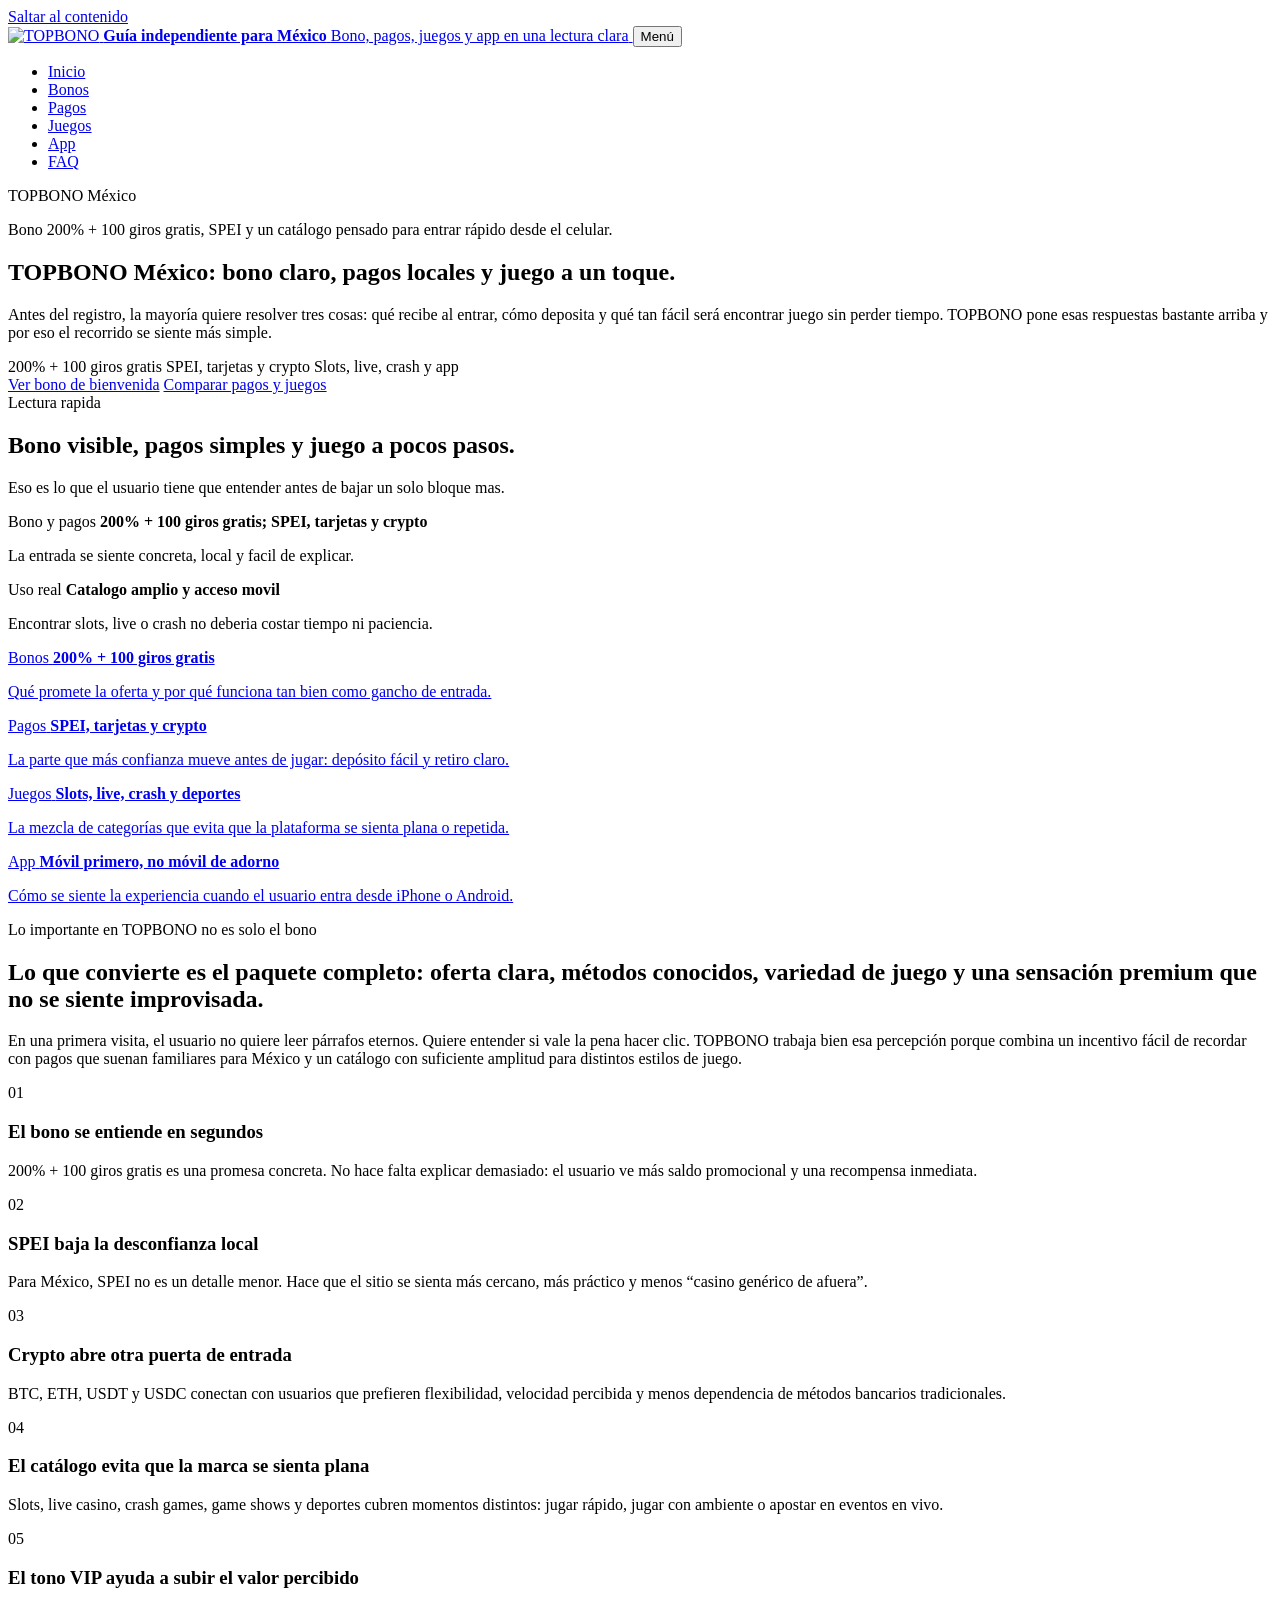
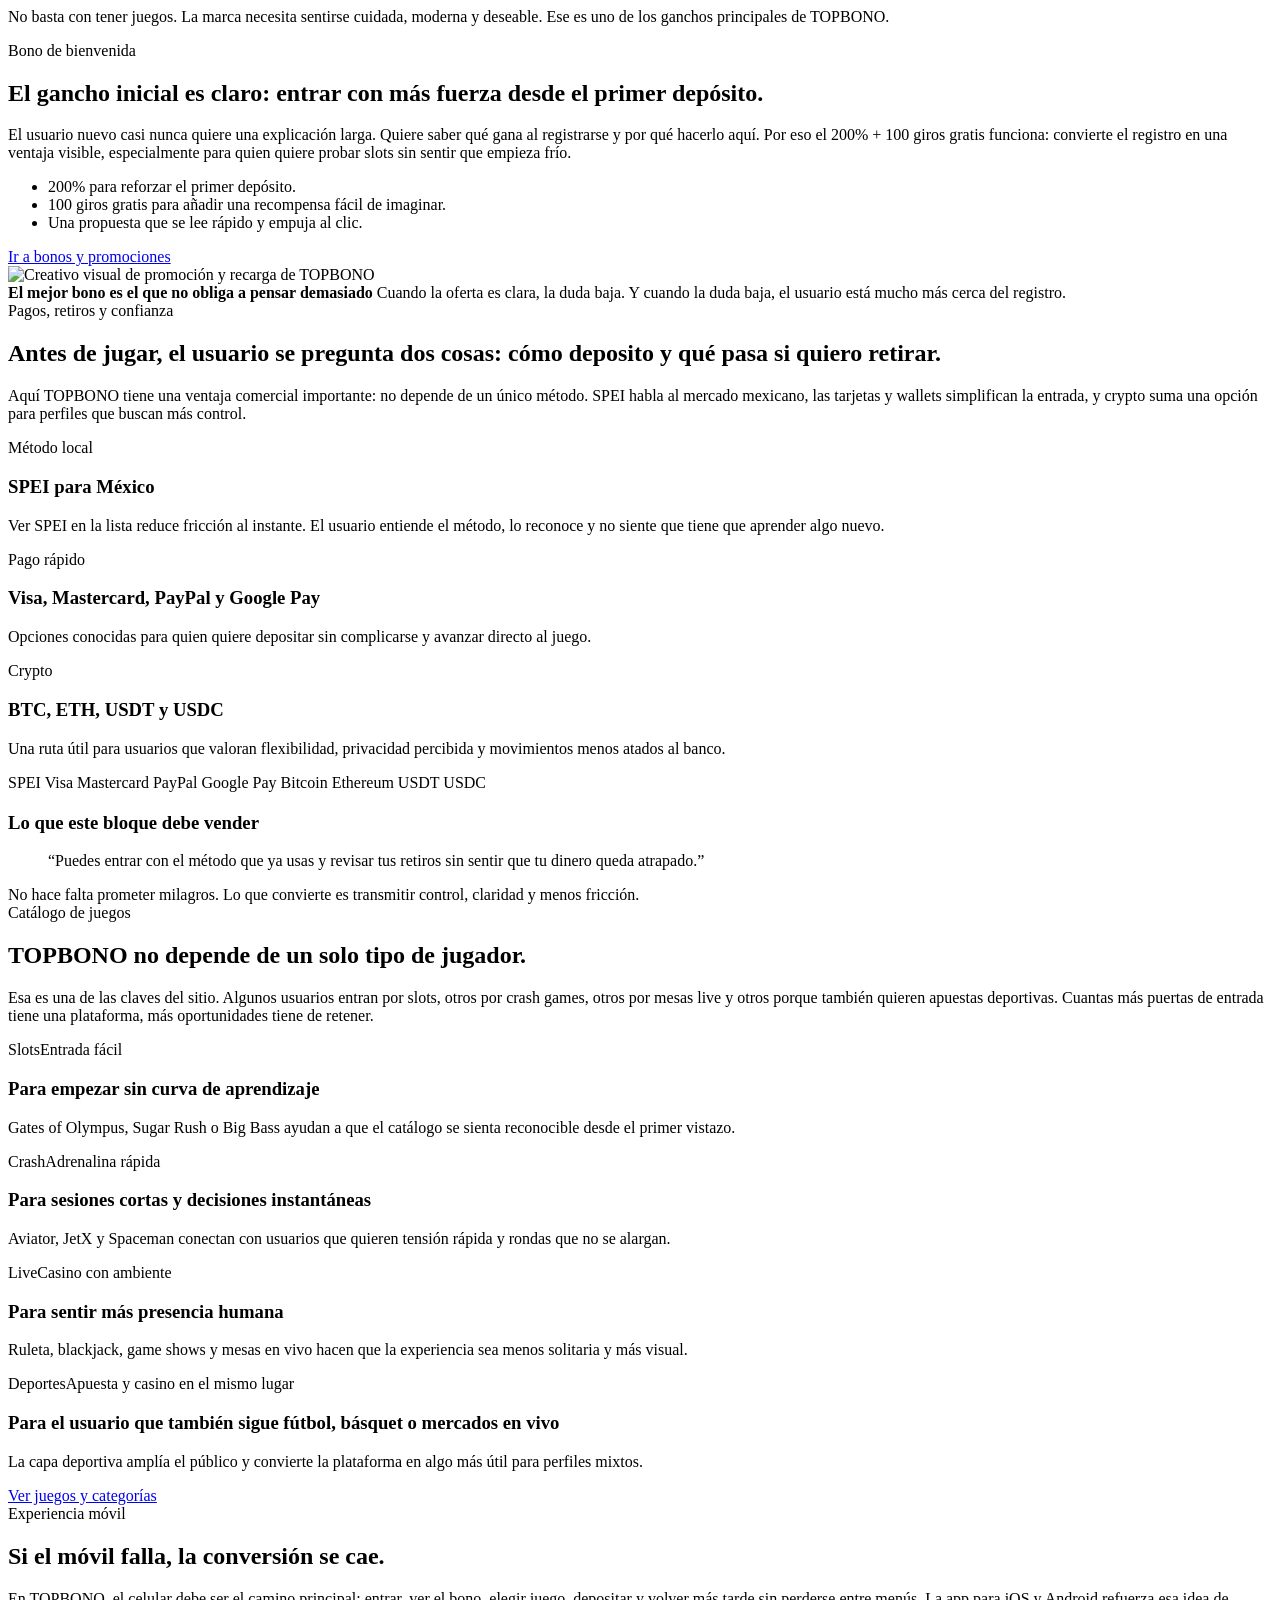
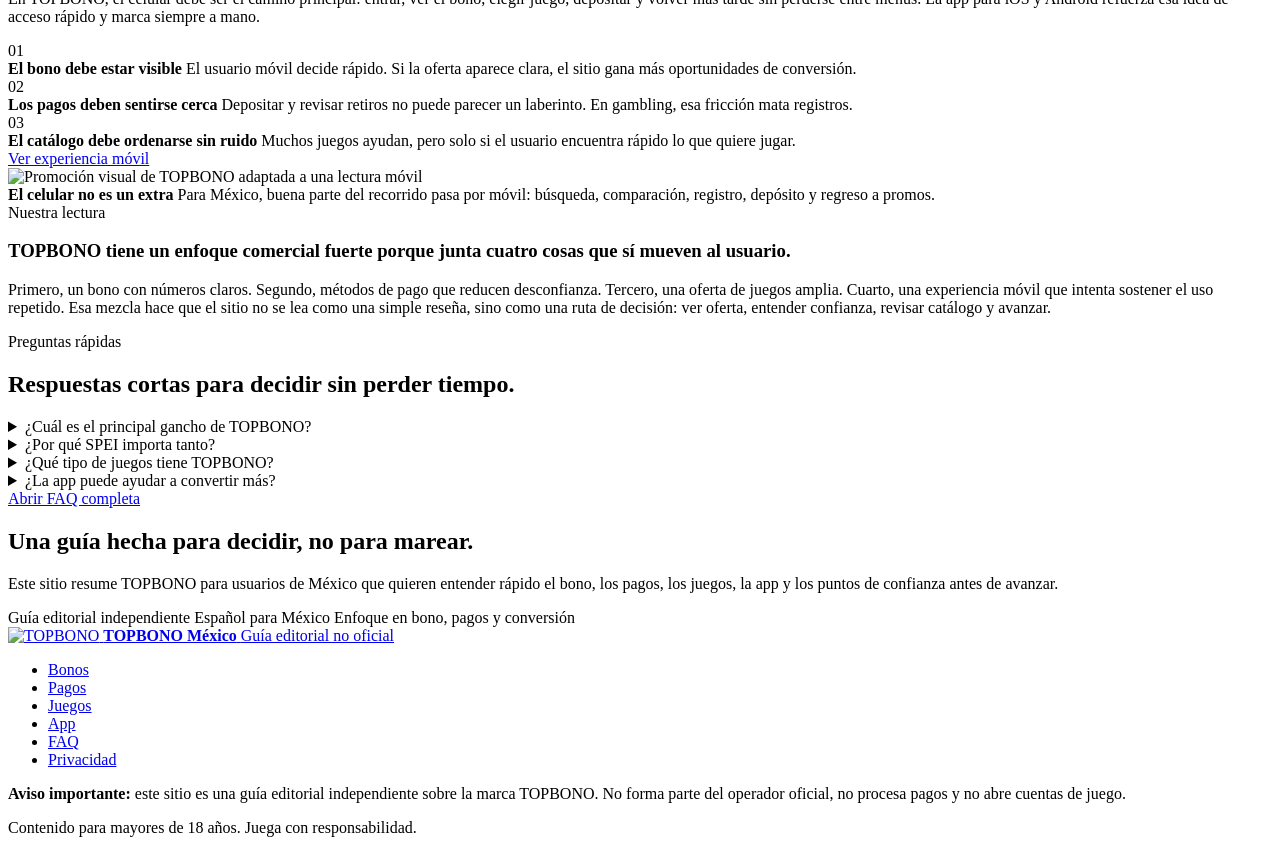
==== index.html @ 1bb98769 "Add files via upload" ====
﻿<!DOCTYPE html>
<html lang="es-MX">
  <head>
    <meta charset="utf-8">
    <meta name="viewport" content="width=device-width, initial-scale=1">
    <title>TOPBONO México | Bono 200% + 100 giros, SPEI y casino móvil</title>
    <meta name="description" content="TOPBONO México explicado sin rodeos: bono de bienvenida 200% + 100 giros gratis, pagos con SPEI, tarjetas, wallets, crypto, juegos, app móvil y puntos clave antes de registrarte.">
    <meta name="robots" content="index,follow">
    <meta name="theme-color" content="#120f0d">
    <meta property="og:locale" content="es_MX">
    <meta property="og:type" content="website">
    <meta property="og:title" content="TOPBONO México | Bono 200% + 100 giros, SPEI y casino móvil">
    <meta property="og:description" content="TOPBONO México explicado sin rodeos: bono visible, SPEI, juegos, app móvil y puntos clave antes de registrarte.">
    <meta property="og:image" content="assets/media/banners/hero-casino-mexico.webp">
    <meta name="twitter:card" content="summary_large_image">
    <link rel="icon" href="favicon.ico">
    <link rel="apple-touch-icon" href="apple-touch-icon.png">
    <link rel="manifest" href="site.webmanifest">
    <link rel="preconnect" href="https://fonts.googleapis.com">
    <link rel="preconnect" href="https://fonts.gstatic.com" crossorigin>
    <link href="https://fonts.googleapis.com/css2?family=Manrope:wght@400;500;600;700;800&family=Space+Grotesk:wght@500;700&display=swap" rel="stylesheet">
    <link rel="stylesheet" href="assets/css/styles.css">
    <script type="application/ld+json">
      {
        "@context": "https://schema.org",
        "@graph": [
          {
            "@type": "WebSite",
            "name": "TOPBONO México",
            "alternateName": "Guía independiente para México",
            "url": "https://rybakovnikolay2000-png.github.io/check.github.io/"
          },
          {
            "@type": "Organization",
            "name": "TOPBONO México",
            "url": "https://rybakovnikolay2000-png.github.io/check.github.io/",
            "logo": "https://rybakovnikolay2000-png.github.io/check.github.io/assets/media/logo-topbono.png",
            "description": "Guía independiente en español sobre la marca TOPBONO para México."
          },
          {
            "@type": "CollectionPage",
            "name": "TOPBONO México | Bono 200% + 100 giros, SPEI y casino móvil",
            "url": "https://rybakovnikolay2000-png.github.io/check.github.io/",
            "description": "TOPBONO México explicado sin rodeos: bono de bienvenida 200% + 100 giros gratis, pagos con SPEI, tarjetas, wallets, crypto, juegos, app móvil y puntos clave antes de registrarte."
          }
        ]
      }
    </script>
  </head>
  <body>
    <a class="skip-link" href="#contenido">Saltar al contenido</a>
    <div class="site-shell">
      <header class="site-header">
        <div class="container header-row">
          <a class="brand" href="index.html">
            <img src="assets/media/logo-topbono.png" alt="TOPBONO">
            <span class="brand-mark">
              <strong>Guía independiente para México</strong>
              <span>Bono, pagos, juegos y app en una lectura clara</span>
            </span>
          </a>
          <button class="nav-toggle" type="button" aria-expanded="false" aria-controls="menu-principal">Menú</button>
          <nav class="site-nav" id="menu-principal" aria-label="Principal">
            <ul>
              <li><a href="index.html">Inicio</a></li>
              <li><a href="bonos.html">Bonos</a></li>
              <li><a href="pagos.html">Pagos</a></li>
              <li><a href="juegos.html">Juegos</a></li>
              <li><a href="app.html">App</a></li>
              <li><a href="faq.html">FAQ</a></li>
            </ul>
          </nav>
        </div>
      </header>

      <main id="contenido">
        <section class="hero hero--home">
          <div class="container hero-grid hero-grid--home">
            <div class="hero-home__copy">
              <span class="eyebrow">TOPBONO México</span>
              <p class="hero-kicker">Bono 200% + 100 giros gratis, SPEI y un catálogo pensado para entrar rápido desde el celular.</p>
              <h1 class="display-title display-title--home">TOPBONO México: bono claro, pagos locales y juego a un toque.</h1>
              <p class="lede lede--home">Antes del registro, la mayoría quiere resolver tres cosas: qué recibe al entrar, cómo deposita y qué tan fácil será encontrar juego sin perder tiempo. TOPBONO pone esas respuestas bastante arriba y por eso el recorrido se siente más simple.</p>
              <div class="hero-signals" aria-label="Señales rápidas de la marca">
                <span class="signal-pill">200% + 100 giros gratis</span>
                <span class="signal-pill">SPEI, tarjetas y crypto</span>
                <span class="signal-pill">Slots, live, crash y app</span>
              </div>
              <div class="button-row button-row--hero">
                <a class="button" href="bonos.html">Ver bono de bienvenida</a>
                <a class="button-secondary" href="pagos.html">Comparar pagos y juegos</a>
              </div>
            </div>
            <aside class="hero-rail" aria-label="Resumen rapido de la marca">
              <article class="rail-card rail-card--lead">
                <span class="rail-card__label">Lectura rapida</span>
                <h2 class="rail-card__title">Bono visible, pagos simples y juego a pocos pasos.</h2>
                <p>Eso es lo que el usuario tiene que entender antes de bajar un solo bloque mas.</p>
              </article>
              <article class="rail-card">
                <span class="rail-card__label">Bono y pagos</span>
                <strong>200% + 100 giros gratis; SPEI, tarjetas y crypto</strong>
                <p>La entrada se siente concreta, local y facil de explicar.</p>
              </article>
              <article class="rail-card">
                <span class="rail-card__label">Uso real</span>
                <strong>Catalogo amplio y acceso movil</strong>
                <p>Encontrar slots, live o crash no deberia costar tiempo ni paciencia.</p>
              </article>
            </aside>
          </div>
        </section>

        <section class="section section--tight">
          <div class="container">
            <div class="quick-links" aria-label="Rutas rápidas del sitio">
              <a class="quick-link" href="bonos.html">
                <span class="quick-link__label">Bonos</span>
                <strong>200% + 100 giros gratis</strong>
                <p>Qué promete la oferta y por qué funciona tan bien como gancho de entrada.</p>
              </a>
              <a class="quick-link" href="pagos.html">
                <span class="quick-link__label">Pagos</span>
                <strong>SPEI, tarjetas y crypto</strong>
                <p>La parte que más confianza mueve antes de jugar: depósito fácil y retiro claro.</p>
              </a>
              <a class="quick-link" href="juegos.html">
                <span class="quick-link__label">Juegos</span>
                <strong>Slots, live, crash y deportes</strong>
                <p>La mezcla de categorías que evita que la plataforma se sienta plana o repetida.</p>
              </a>
              <a class="quick-link" href="app.html">
                <span class="quick-link__label">App</span>
                <strong>Móvil primero, no móvil de adorno</strong>
                <p>Cómo se siente la experiencia cuando el usuario entra desde iPhone o Android.</p>
              </a>
            </div>
          </div>
        </section>

        <section class="section">
          <div class="container">
            <div class="section-header">
              <span class="eyebrow eyebrow--subtle">Lo importante en TOPBONO no es solo el bono</span>
              <h2 class="section-title">Lo que convierte es el paquete completo: oferta clara, métodos conocidos, variedad de juego y una sensación premium que no se siente improvisada.</h2>
              <p class="section-copy">En una primera visita, el usuario no quiere leer párrafos eternos. Quiere entender si vale la pena hacer clic. TOPBONO trabaja bien esa percepción porque combina un incentivo fácil de recordar con pagos que suenan familiares para México y un catálogo con suficiente amplitud para distintos estilos de juego.</p>
            </div>
            <div class="card-grid card-grid--3">
              <article class="feature-card">
                <span class="card-index">01</span>
                <h3>El bono se entiende en segundos</h3>
                <p>200% + 100 giros gratis es una promesa concreta. No hace falta explicar demasiado: el usuario ve más saldo promocional y una recompensa inmediata.</p>
              </article>
              <article class="feature-card">
                <span class="card-index">02</span>
                <h3>SPEI baja la desconfianza local</h3>
                <p>Para México, SPEI no es un detalle menor. Hace que el sitio se sienta más cercano, más práctico y menos “casino genérico de afuera”.</p>
              </article>
              <article class="feature-card">
                <span class="card-index">03</span>
                <h3>Crypto abre otra puerta de entrada</h3>
                <p>BTC, ETH, USDT y USDC conectan con usuarios que prefieren flexibilidad, velocidad percibida y menos dependencia de métodos bancarios tradicionales.</p>
              </article>
              <article class="feature-card">
                <span class="card-index">04</span>
                <h3>El catálogo evita que la marca se sienta plana</h3>
                <p>Slots, live casino, crash games, game shows y deportes cubren momentos distintos: jugar rápido, jugar con ambiente o apostar en eventos en vivo.</p>
              </article>
              <article class="feature-card">
                <span class="card-index">05</span>
                <h3>El tono VIP ayuda a subir el valor percibido</h3>
                <p>No basta con tener juegos. La marca necesita sentirse cuidada, moderna y deseable. Ese es uno de los ganchos principales de TOPBONO.</p>
              </article>
            </div>
          </div>
        </section>

        <section class="section">
          <div class="container split-grid">
            <div class="surface-panel">
              <span class="eyebrow eyebrow--subtle">Bono de bienvenida</span>
              <h2 class="surface-panel__title">El gancho inicial es claro: entrar con más fuerza desde el primer depósito.</h2>
              <p class="section-copy">El usuario nuevo casi nunca quiere una explicación larga. Quiere saber qué gana al registrarse y por qué hacerlo aquí. Por eso el 200% + 100 giros gratis funciona: convierte el registro en una ventaja visible, especialmente para quien quiere probar slots sin sentir que empieza frío.</p>
              <ul>
                <li>200% para reforzar el primer depósito.</li>
                <li>100 giros gratis para añadir una recompensa fácil de imaginar.</li>
                <li>Una propuesta que se lee rápido y empuja al clic.</li>
              </ul>
              <div class="button-row">
                <a class="button" href="bonos.html">Ir a bonos y promociones</a>
              </div>
            </div>
            <div class="page-art">
              <div class="page-art__frame">
                <img src="assets/media/banners/hero-paquete-recarga.webp" alt="Creativo visual de promoción y recarga de TOPBONO">
              </div>
              <div class="page-art__caption">
                <strong>El mejor bono es el que no obliga a pensar demasiado</strong>
                <span>Cuando la oferta es clara, la duda baja. Y cuando la duda baja, el usuario está mucho más cerca del registro.</span>
              </div>
            </div>
          </div>
        </section>

        <section class="section">
          <div class="container">
            <div class="section-header section-header--split">
              <div>
                <span class="eyebrow eyebrow--subtle">Pagos, retiros y confianza</span>
                <h2 class="section-title">Antes de jugar, el usuario se pregunta dos cosas: cómo deposito y qué pasa si quiero retirar.</h2>
              </div>
              <p class="section-copy">Aquí TOPBONO tiene una ventaja comercial importante: no depende de un único método. SPEI habla al mercado mexicano, las tarjetas y wallets simplifican la entrada, y crypto suma una opción para perfiles que buscan más control.</p>
            </div>
            <div class="card-grid card-grid--3">
              <article class="method-card">
                <span class="feature-meta">Método local</span>
                <h3>SPEI para México</h3>
                <p>Ver SPEI en la lista reduce fricción al instante. El usuario entiende el método, lo reconoce y no siente que tiene que aprender algo nuevo.</p>
              </article>
              <article class="method-card">
                <span class="feature-meta">Pago rápido</span>
                <h3>Visa, Mastercard, PayPal y Google Pay</h3>
                <p>Opciones conocidas para quien quiere depositar sin complicarse y avanzar directo al juego.</p>
              </article>
              <article class="method-card">
                <span class="feature-meta">Crypto</span>
                <h3>BTC, ETH, USDT y USDC</h3>
                <p>Una ruta útil para usuarios que valoran flexibilidad, privacidad percibida y movimientos menos atados al banco.</p>
              </article>
            </div>
            <div class="method-chips" aria-label="Métodos mencionados">
              <span class="chip">SPEI</span>
              <span class="chip">Visa</span>
              <span class="chip">Mastercard</span>
              <span class="chip">PayPal</span>
              <span class="chip">Google Pay</span>
              <span class="chip">Bitcoin</span>
              <span class="chip">Ethereum</span>
              <span class="chip">USDT</span>
              <span class="chip">USDC</span>
            </div>
            <div class="quote-card" style="margin-top: 20px;">
              <h3>Lo que este bloque debe vender</h3>
              <blockquote>“Puedes entrar con el método que ya usas y revisar tus retiros sin sentir que tu dinero queda atrapado.”</blockquote>
              <footer>No hace falta prometer milagros. Lo que convierte es transmitir control, claridad y menos fricción.</footer>
            </div>
          </div>
        </section>

        <section class="section">
          <div class="container">
            <div class="section-header">
              <span class="eyebrow eyebrow--subtle">Catálogo de juegos</span>
              <h2 class="section-title">TOPBONO no depende de un solo tipo de jugador.</h2>
              <p class="section-copy">Esa es una de las claves del sitio. Algunos usuarios entran por slots, otros por crash games, otros por mesas live y otros porque también quieren apuestas deportivas. Cuantas más puertas de entrada tiene una plataforma, más oportunidades tiene de retener.</p>
            </div>
            <div class="card-grid card-grid--4">
              <article class="category-card">
                <div class="label-row"><span>Slots</span><span>Entrada fácil</span></div>
                <h3>Para empezar sin curva de aprendizaje</h3>
                <p>Gates of Olympus, Sugar Rush o Big Bass ayudan a que el catálogo se sienta reconocible desde el primer vistazo.</p>
              </article>
              <article class="category-card">
                <div class="label-row"><span>Crash</span><span>Adrenalina rápida</span></div>
                <h3>Para sesiones cortas y decisiones instantáneas</h3>
                <p>Aviator, JetX y Spaceman conectan con usuarios que quieren tensión rápida y rondas que no se alargan.</p>
              </article>
              <article class="category-card">
                <div class="label-row"><span>Live</span><span>Casino con ambiente</span></div>
                <h3>Para sentir más presencia humana</h3>
                <p>Ruleta, blackjack, game shows y mesas en vivo hacen que la experiencia sea menos solitaria y más visual.</p>
              </article>
              <article class="category-card">
                <div class="label-row"><span>Deportes</span><span>Apuesta y casino en el mismo lugar</span></div>
                <h3>Para el usuario que también sigue fútbol, básquet o mercados en vivo</h3>
                <p>La capa deportiva amplía el público y convierte la plataforma en algo más útil para perfiles mixtos.</p>
              </article>
            </div>
            <div class="button-row">
              <a class="button-secondary" href="juegos.html">Ver juegos y categorías</a>
            </div>
          </div>
        </section>

        <section class="section">
          <div class="container split-grid">
            <div>
              <span class="eyebrow eyebrow--subtle">Experiencia móvil</span>
              <h2 class="section-title">Si el móvil falla, la conversión se cae.</h2>
              <p class="section-copy">En TOPBONO, el celular debe ser el camino principal: entrar, ver el bono, elegir juego, depositar y volver más tarde sin perderse entre menús. La app para iOS y Android refuerza esa idea de acceso rápido y marca siempre a mano.</p>
              <div class="highlight-list">
                <div class="highlight-item">
                  <span class="highlight-badge">01</span>
                  <div>
                    <strong>El bono debe estar visible</strong>
                    <span class="section-copy">El usuario móvil decide rápido. Si la oferta aparece clara, el sitio gana más oportunidades de conversión.</span>
                  </div>
                </div>
                <div class="highlight-item">
                  <span class="highlight-badge">02</span>
                  <div>
                    <strong>Los pagos deben sentirse cerca</strong>
                    <span class="section-copy">Depositar y revisar retiros no puede parecer un laberinto. En gambling, esa fricción mata registros.</span>
                  </div>
                </div>
                <div class="highlight-item">
                  <span class="highlight-badge">03</span>
                  <div>
                    <strong>El catálogo debe ordenarse sin ruido</strong>
                    <span class="section-copy">Muchos juegos ayudan, pero solo si el usuario encuentra rápido lo que quiere jugar.</span>
                  </div>
                </div>
              </div>
              <div class="button-row">
                <a class="button-secondary" href="app.html">Ver experiencia móvil</a>
              </div>
            </div>
            <div class="page-art">
              <div class="page-art__frame">
                <img src="assets/media/banners/hero-rescate.webp" alt="Promoción visual de TOPBONO adaptada a una lectura móvil">
              </div>
              <div class="page-art__caption">
                <strong>El celular no es un extra</strong>
                <span>Para México, buena parte del recorrido pasa por móvil: búsqueda, comparación, registro, depósito y regreso a promos.</span>
              </div>
            </div>
          </div>
        </section>

        <section class="section">
          <div class="container">
            <div class="editorial-block">
              <span class="eyebrow eyebrow--subtle">Nuestra lectura</span>
              <h3>TOPBONO tiene un enfoque comercial fuerte porque junta cuatro cosas que sí mueven al usuario.</h3>
              <p>Primero, un bono con números claros. Segundo, métodos de pago que reducen desconfianza. Tercero, una oferta de juegos amplia. Cuarto, una experiencia móvil que intenta sostener el uso repetido. Esa mezcla hace que el sitio no se lea como una simple reseña, sino como una ruta de decisión: ver oferta, entender confianza, revisar catálogo y avanzar.</p>
            </div>
          </div>
        </section>

        <section class="section">
          <div class="container">
            <div class="section-header">
              <span class="eyebrow eyebrow--subtle">Preguntas rápidas</span>
              <h2 class="section-title">Respuestas cortas para decidir sin perder tiempo.</h2>
            </div>
            <div class="faq-list">
              <details>
                <summary>¿Cuál es el principal gancho de TOPBONO?</summary>
                <div class="answer">El bono de bienvenida 200% + 100 giros gratis. Es el mensaje más fácil de recordar y el que más rápido explica por qué probar la marca.</div>
              </details>
              <details>
                <summary>¿Por qué SPEI importa tanto?</summary>
                <div class="answer">Porque conecta con un hábito real de México. Cuando el usuario ve un método local, la plataforma se siente más cercana y menos riesgosa.</div>
              </details>
              <details>
                <summary>¿Qué tipo de juegos tiene TOPBONO?</summary>
                <div class="answer">Slots, crash games, live casino, game shows, mini juegos y apuestas deportivas. La variedad permite que distintos perfiles encuentren su puerta de entrada.</div>
              </details>
              <details>
                <summary>¿La app puede ayudar a convertir más?</summary>
                <div class="answer">Sí. Una app o experiencia móvil clara reduce pasos, mejora el regreso del usuario y mantiene visibles bonos, pagos y juegos.</div>
              </details>
            </div>
            <div class="button-row">
              <a class="button-secondary" href="faq.html">Abrir FAQ completa</a>
            </div>
          </div>
        </section>

        <section class="section">
          <div class="container">
            <div class="cta-panel">
              <h2>Una guía hecha para decidir, no para marear.</h2>
              <p class="section-copy">Este sitio resume TOPBONO para usuarios de México que quieren entender rápido el bono, los pagos, los juegos, la app y los puntos de confianza antes de avanzar.</p>
              <div class="meta-strip">
                <span class="chip">Guía editorial independiente</span>
                <span class="chip">Español para México</span>
                <span class="chip">Enfoque en bono, pagos y conversión</span>
              </div>
            </div>
          </div>
        </section>
      </main>

      <footer class="site-footer">
        <div class="container footer-grid">
          <div>
            <a class="brand" href="index.html">
              <img src="assets/media/logo-topbono.png" alt="TOPBONO">
              <span class="brand-mark">
                <strong>TOPBONO México</strong>
                <span>Guía editorial no oficial</span>
              </span>
            </a>
            <ul class="footer-links">
              <li><a href="bonos.html">Bonos</a></li>
              <li><a href="pagos.html">Pagos</a></li>
              <li><a href="juegos.html">Juegos</a></li>
              <li><a href="app.html">App</a></li>
              <li><a href="faq.html">FAQ</a></li>
              <li><a href="privacidad.html">Privacidad</a></li>
            </ul>
          </div>
          <div class="footer-meta">
            <p><strong>Aviso importante:</strong> este sitio es una guía editorial independiente sobre la marca TOPBONO. No forma parte del operador oficial, no procesa pagos y no abre cuentas de juego.</p>
            <p>Contenido para mayores de 18 años. Juega con responsabilidad. <span data-year></span></p>
          </div>
        </div>
      </footer>
    </div>
    <script src="assets/js/site.js" defer></script>
  </body>
</html>
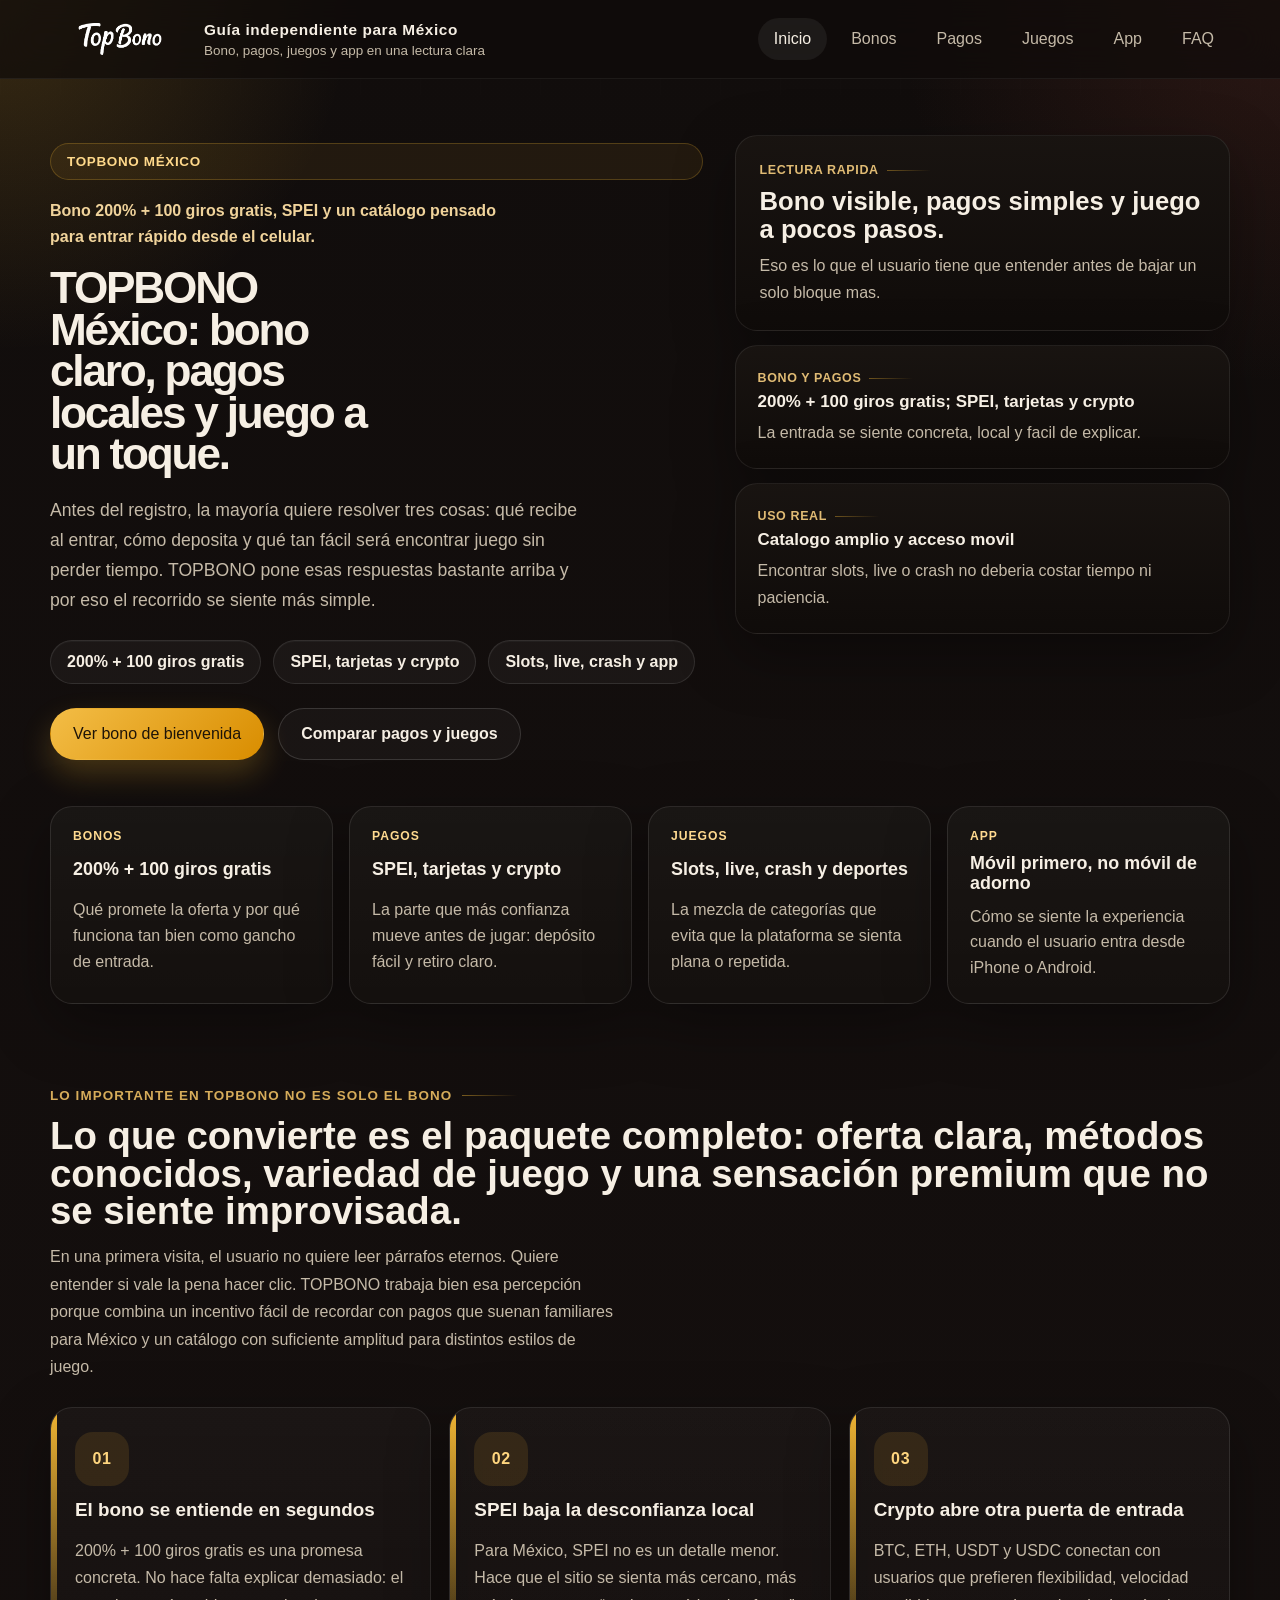
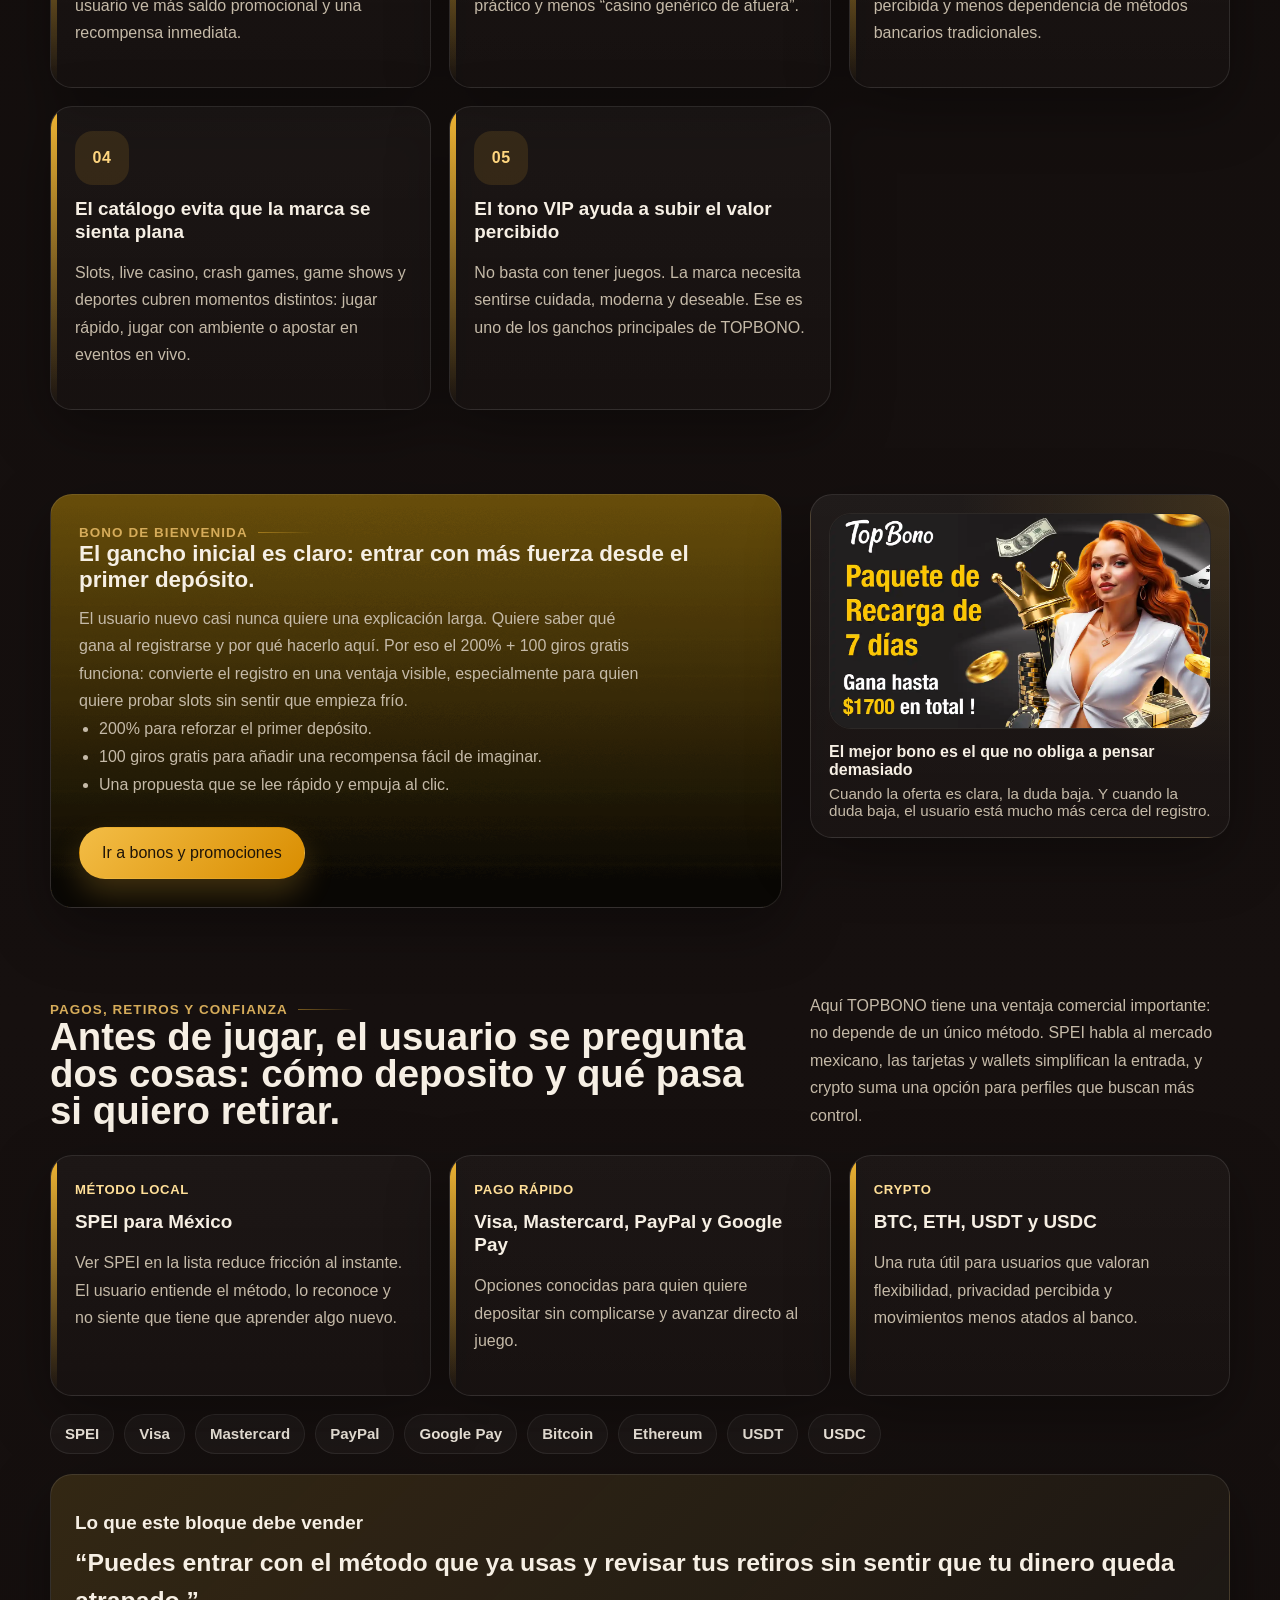
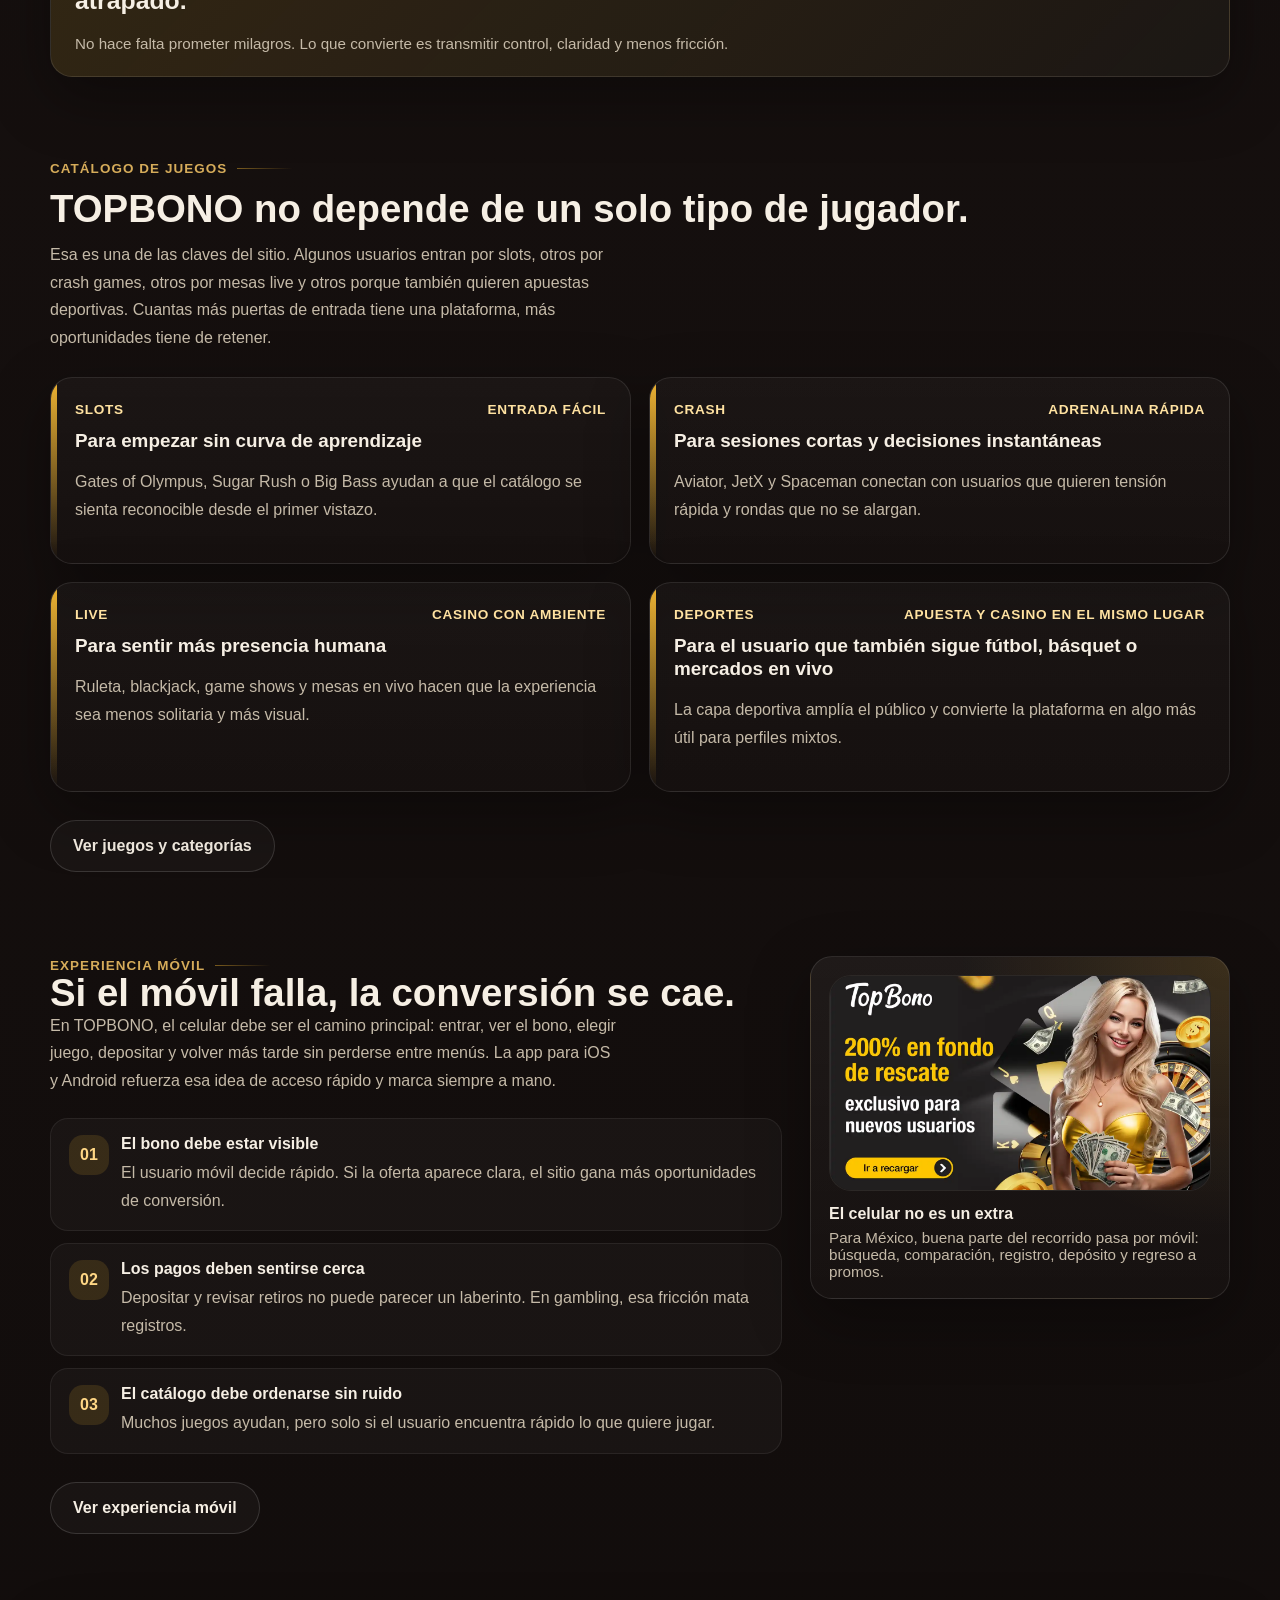
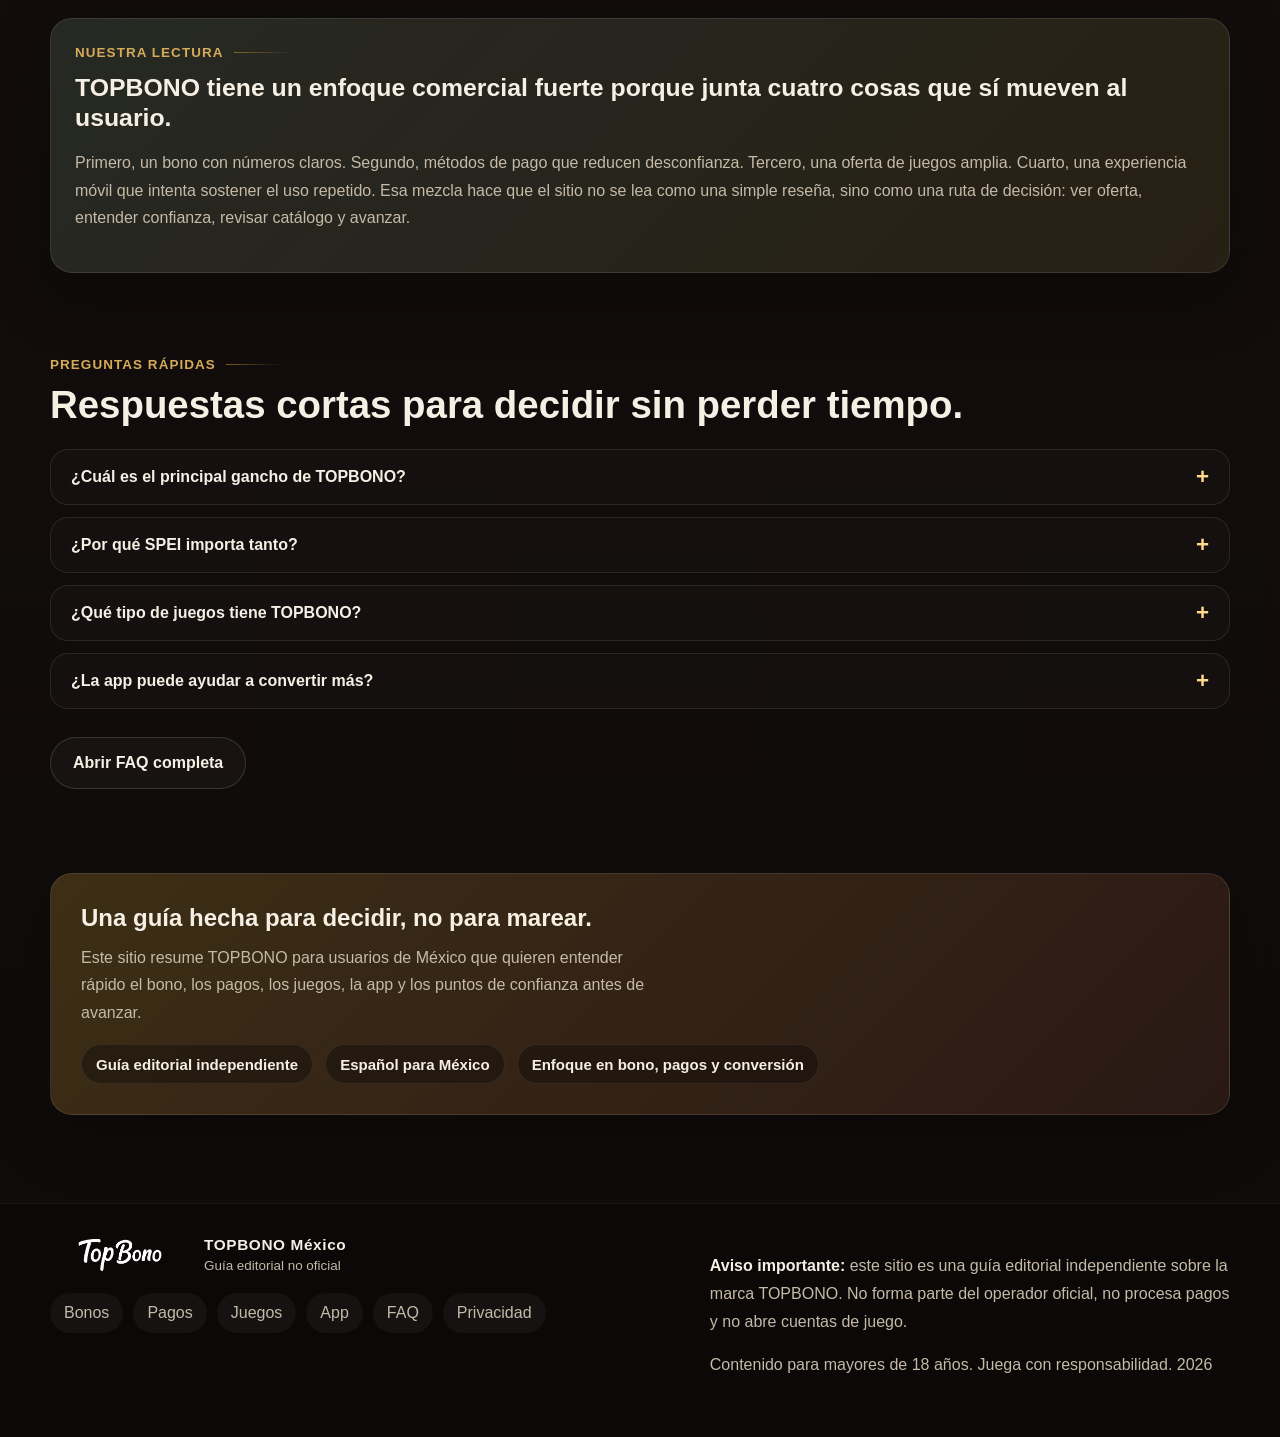
==== commit afbc721c: "Add files via upload" ====
--- a/index.html
+++ b/index.html
@@ -1,4 +1,4 @@
-﻿<!DOCTYPE html>
+<!DOCTYPE html>
 <html lang="es-MX">
   <head>
     <meta charset="utf-8">
@@ -12,6 +12,9 @@
     <meta property="og:title" content="TOPBONO México | Bono 200% + 100 giros, SPEI y casino móvil">
     <meta property="og:description" content="TOPBONO México explicado sin rodeos: bono visible, SPEI, juegos, app móvil y puntos clave antes de registrarte.">
     <meta property="og:image" content="assets/media/banners/hero-casino-mexico.webp">
+    <link rel="canonical" href="https://rybakovnikolay2000-png.github.io/check.github.io/">
+    <link rel="alternate" hreflang="es-MX" href="https://rybakovnikolay2000-png.github.io/check.github.io/">
+    <link rel="alternate" hreflang="x-default" href="https://rybakovnikolay2000-png.github.io/check.github.io/">
     <meta name="twitter:card" content="summary_large_image">
     <link rel="icon" href="favicon.ico">
     <link rel="apple-touch-icon" href="apple-touch-icon.png">
@@ -53,7 +56,7 @@
       <header class="site-header">
         <div class="container header-row">
           <a class="brand" href="index.html">
-            <img src="assets/media/logo-topbono.png" alt="TOPBONO">
+            <img src="assets/media/logo-topbono.png" alt="TOPBONO" title="TOPBONO MEXICO">
             <span class="brand-mark">
               <strong>Guía independiente para México</strong>
               <span>Bono, pagos, juegos y app en una lectura clara</span>
@@ -192,7 +195,7 @@
             </div>
             <div class="page-art">
               <div class="page-art__frame">
-                <img src="assets/media/banners/hero-paquete-recarga.webp" alt="Creativo visual de promoción y recarga de TOPBONO">
+                <img src="assets/media/banners/hero-paquete-recarga.webp" alt="Creativo visual de promoción y recarga de TOPBONO" title="Promocion de bono y recarga TOPBONO">
               </div>
               <div class="page-art__caption">
                 <strong>El mejor bono es el que no obliga a pensar demasiado</strong>
@@ -317,7 +320,7 @@
             </div>
             <div class="page-art">
               <div class="page-art__frame">
-                <img src="assets/media/banners/hero-rescate.webp" alt="Promoción visual de TOPBONO adaptada a una lectura móvil">
+                <img src="assets/media/banners/hero-rescate.webp" alt="Promoción visual de TOPBONO adaptada a una lectura móvil" title="Visual movil de TOPBONO">
               </div>
               <div class="page-art__caption">
                 <strong>El celular no es un extra</strong>
@@ -386,7 +389,7 @@
         <div class="container footer-grid">
           <div>
             <a class="brand" href="index.html">
-              <img src="assets/media/logo-topbono.png" alt="TOPBONO">
+              <img src="assets/media/logo-topbono.png" alt="TOPBONO" title="TOPBONO MEXICO">
               <span class="brand-mark">
                 <strong>TOPBONO México</strong>
                 <span>Guía editorial no oficial</span>
@@ -411,5 +414,3 @@
     <script src="assets/js/site.js" defer></script>
   </body>
 </html>
-
-
--- a/assets/css/styles.css
+++ b/assets/css/styles.css
@@ -0,0 +1,1227 @@
+:root {
+  --bg: #120f0d;
+  --bg-soft: #1b1614;
+  --panel: rgba(26, 20, 17, 0.9);
+  --panel-strong: rgba(17, 13, 11, 0.96);
+  --line: rgba(255, 255, 255, 0.1);
+  --text: #f6efe4;
+  --muted: #c5baa8;
+  --gold: #f0b533;
+  --gold-deep: #d9920b;
+  --gold-soft: rgba(240, 181, 51, 0.18);
+  --green-soft: #6e8d77;
+  --red-soft: #b54d3d;
+  --shadow: 0 20px 60px rgba(0, 0, 0, 0.34);
+  --radius-xl: 28px;
+  --radius-lg: 22px;
+  --radius-md: 18px;
+  --radius-sm: 14px;
+  --container: 1180px;
+}
+
+*,
+*::before,
+*::after {
+  box-sizing: border-box;
+}
+
+html {
+  scroll-behavior: smooth;
+}
+
+body {
+  margin: 0;
+  font-family: "Manrope", "Segoe UI", sans-serif;
+  color: var(--text);
+  background:
+    radial-gradient(circle at top right, rgba(181, 77, 61, 0.16), transparent 24rem),
+    radial-gradient(circle at top left, rgba(240, 181, 51, 0.18), transparent 22rem),
+    linear-gradient(180deg, #110d0c 0%, #16100f 42%, #0f0b0a 100%);
+  min-height: 100vh;
+  overflow-x: hidden;
+}
+
+body::before {
+  content: "";
+  position: fixed;
+  inset: 0;
+  background-image:
+    linear-gradient(rgba(255, 255, 255, 0.02) 1px, transparent 1px),
+    linear-gradient(90deg, rgba(255, 255, 255, 0.02) 1px, transparent 1px);
+  background-size: 60px 60px;
+  mask-image: linear-gradient(180deg, rgba(0, 0, 0, 0.35), transparent 75%);
+  pointer-events: none;
+  z-index: -1;
+}
+
+img {
+  display: block;
+  max-width: 100%;
+}
+
+a {
+  color: inherit;
+  text-decoration: none;
+}
+
+button,
+a.button {
+  font: inherit;
+}
+
+.skip-link {
+  position: absolute;
+  left: -999px;
+  top: -999px;
+}
+
+.skip-link:focus {
+  left: 16px;
+  top: 16px;
+  z-index: 1000;
+  padding: 12px 16px;
+  border-radius: 12px;
+  background: #fff;
+  color: #111;
+}
+
+.site-shell {
+  overflow: clip;
+}
+
+.container {
+  width: min(calc(100% - 32px), var(--container));
+  margin: 0 auto;
+}
+
+.site-header {
+  position: sticky;
+  top: 0;
+  z-index: 20;
+  backdrop-filter: blur(18px);
+  background: rgba(16, 12, 10, 0.72);
+  border-bottom: 1px solid rgba(255, 255, 255, 0.06);
+}
+
+.header-row {
+  display: flex;
+  align-items: center;
+  justify-content: space-between;
+  gap: 24px;
+  min-height: 78px;
+}
+
+.brand {
+  display: inline-flex;
+  align-items: center;
+  gap: 14px;
+  min-width: 0;
+}
+
+.brand img {
+  width: 140px;
+  height: auto;
+}
+
+.brand-mark {
+  display: grid;
+  gap: 4px;
+}
+
+.brand-mark strong {
+  font-family: "Space Grotesk", sans-serif;
+  font-size: 0.96rem;
+  font-weight: 700;
+  letter-spacing: 0.04em;
+}
+
+.brand-mark span {
+  color: var(--muted);
+  font-size: 0.84rem;
+}
+
+.nav-toggle {
+  display: none;
+  border: 1px solid var(--line);
+  background: rgba(255, 255, 255, 0.03);
+  color: var(--text);
+  border-radius: 999px;
+  padding: 10px 14px;
+}
+
+.site-nav ul {
+  list-style: none;
+  display: flex;
+  align-items: center;
+  gap: 8px;
+  padding: 0;
+  margin: 0;
+}
+
+.site-nav a {
+  display: inline-flex;
+  align-items: center;
+  min-height: 42px;
+  padding: 0 16px;
+  border-radius: 999px;
+  color: var(--muted);
+  transition: 160ms ease;
+}
+
+.site-nav a:hover,
+.site-nav a[aria-current="page"] {
+  color: var(--text);
+  background: rgba(255, 255, 255, 0.06);
+}
+
+.hero,
+.page-hero {
+  padding: 72px 0 36px;
+}
+
+.hero-grid,
+.split-grid {
+  display: grid;
+  gap: 28px;
+}
+
+.hero-grid {
+  grid-template-columns: minmax(0, 1.08fr) minmax(0, 0.92fr);
+  align-items: start;
+}
+
+.hero--home {
+  padding: 56px 0 28px;
+}
+
+.hero-grid--home {
+  grid-template-columns: minmax(0, 1.08fr) minmax(300px, 0.82fr);
+  gap: 32px;
+  align-items: start;
+}
+
+.hero-home__copy {
+  display: grid;
+  align-content: start;
+  gap: 0;
+  padding-top: 8px;
+}
+
+.split-grid {
+  grid-template-columns: minmax(0, 1fr) minmax(280px, 420px);
+  align-items: start;
+}
+
+.eyebrow {
+  display: inline-flex;
+  align-items: center;
+  gap: 10px;
+  flex-wrap: wrap;
+  border: 1px solid rgba(240, 181, 51, 0.24);
+  background: rgba(240, 181, 51, 0.08);
+  color: #ffd98b;
+  border-radius: 999px;
+  padding: 10px 16px;
+  font-size: 0.84rem;
+  font-weight: 700;
+  letter-spacing: 0.05em;
+  text-transform: uppercase;
+}
+
+.eyebrow--subtle {
+  padding: 0;
+  border: 0;
+  border-radius: 0;
+  background: transparent;
+  color: #d6ac5a;
+  letter-spacing: 0.08em;
+}
+
+.eyebrow--subtle::after {
+  content: "";
+  width: 56px;
+  height: 1px;
+  background: linear-gradient(90deg, rgba(240, 181, 51, 0.46), rgba(240, 181, 51, 0));
+}
+
+.display-title,
+.page-title,
+.section-title {
+  font-family: "Space Grotesk", sans-serif;
+  line-height: 0.97;
+  margin: 0;
+}
+
+.display-title {
+  font-size: clamp(2.8rem, 6vw, 5.2rem);
+  margin-top: 18px;
+}
+
+.display-title--home {
+  max-width: 13.5ch;
+  font-size: clamp(2.35rem, 3.45vw, 3.15rem);
+  letter-spacing: -0.05em;
+  line-height: 0.94;
+}
+
+.page-title {
+  max-width: 15ch;
+  font-size: clamp(2.15rem, 3.35vw, 3.15rem);
+  letter-spacing: -0.045em;
+  line-height: 0.95;
+  margin-top: 18px;
+}
+
+.section-title {
+  font-size: clamp(1.8rem, 3vw, 2.8rem);
+}
+
+.lede,
+.page-intro,
+.section-copy,
+.prose p,
+.feature-card p,
+.stat-card p,
+.method-card p,
+.category-card p,
+.faq-intro,
+.quote-card p,
+.editorial-block p,
+.notice-card p {
+  color: var(--muted);
+  line-height: 1.72;
+}
+
+.lede,
+.page-intro {
+  font-size: 1.1rem;
+  max-width: 58ch;
+  margin: 20px 0 0;
+}
+
+.hero-kicker {
+  margin: 18px 0 0;
+  max-width: 52ch;
+  color: #f0d39b;
+  font-size: 1rem;
+  font-weight: 700;
+  line-height: 1.6;
+}
+
+.lede--home {
+  max-width: 54ch;
+}
+
+.button-row {
+  display: flex;
+  gap: 14px;
+  flex-wrap: wrap;
+  margin-top: 28px;
+}
+
+.button-row--hero {
+  margin-top: 24px;
+}
+
+.button,
+.button-secondary {
+  display: inline-flex;
+  align-items: center;
+  justify-content: center;
+  min-height: 52px;
+  padding: 0 22px;
+  border-radius: 999px;
+  border: 1px solid transparent;
+  font-weight: 700;
+  transition: transform 160ms ease, background 160ms ease, border-color 160ms ease;
+}
+
+.button {
+  background: linear-gradient(135deg, #f3bd46, #d98d00);
+  color: #1e1408;
+  box-shadow: 0 14px 30px rgba(240, 181, 51, 0.24);
+}
+
+.button-secondary {
+  border-color: rgba(255, 255, 255, 0.14);
+  background: rgba(255, 255, 255, 0.03);
+  color: var(--text);
+}
+
+.button:hover,
+.button-secondary:hover {
+  transform: translateY(-2px);
+}
+
+.hero-signals {
+  display: flex;
+  flex-wrap: wrap;
+  gap: 12px;
+  margin-top: 24px;
+}
+
+.signal-pill {
+  display: inline-flex;
+  align-items: center;
+  min-height: 44px;
+  padding: 0 16px;
+  border-radius: 999px;
+  border: 1px solid rgba(255, 255, 255, 0.1);
+  background: rgba(255, 255, 255, 0.04);
+  color: var(--text);
+  font-weight: 700;
+  line-height: 1.2;
+  box-shadow: inset 0 1px 0 rgba(255, 255, 255, 0.03);
+}
+
+.hero-stats,
+.mini-stats,
+.chip-cloud,
+.pill-row {
+  display: grid;
+  gap: 14px;
+}
+
+.hero-stats {
+  margin-top: 28px;
+  grid-template-columns: repeat(3, minmax(0, 1fr));
+}
+
+.stat-card,
+.feature-card,
+.method-card,
+.category-card,
+.notice-card,
+.editorial-block,
+.quote-card,
+.faq-card,
+.cta-panel,
+.hero-art,
+.page-art,
+.surface-panel {
+  position: relative;
+  overflow: hidden;
+  border: 1px solid var(--line);
+  background: linear-gradient(180deg, rgba(255, 255, 255, 0.03), rgba(255, 255, 255, 0.01));
+  border-radius: var(--radius-lg);
+  box-shadow: var(--shadow);
+}
+
+.stat-card,
+.feature-card,
+.method-card,
+.category-card,
+.notice-card,
+.quote-card,
+.faq-card,
+.editorial-block,
+.surface-panel {
+  padding: 24px;
+}
+
+.stat-card strong,
+.feature-card h3,
+.method-card h3,
+.category-card h3,
+.notice-card h3,
+.quote-card h3,
+.faq-card h3,
+.editorial-block h3 {
+  font-family: "Space Grotesk", sans-serif;
+}
+
+.stat-card strong {
+  display: block;
+  font-size: 1.25rem;
+  margin-bottom: 8px;
+}
+
+.stat-card span,
+.feature-meta,
+.tiny-note {
+  display: inline-flex;
+  align-items: center;
+  gap: 8px;
+  color: #ffdf98;
+  font-size: 0.82rem;
+  text-transform: uppercase;
+  letter-spacing: 0.05em;
+  font-weight: 800;
+}
+
+.hero-art,
+.page-art {
+  padding: 18px;
+  background:
+    radial-gradient(circle at top right, rgba(240, 181, 51, 0.14), transparent 50%),
+    linear-gradient(180deg, rgba(255, 255, 255, 0.05), rgba(255, 255, 255, 0.02));
+}
+
+.hero-art__frame,
+.page-art__frame {
+  border-radius: 22px;
+  overflow: hidden;
+  border: 1px solid rgba(255, 255, 255, 0.08);
+  background: #1a1614;
+}
+
+.hero-art__frame img,
+.page-art__frame img {
+  width: 100%;
+  height: auto;
+  object-fit: cover;
+}
+
+.page-art__frame img {
+  aspect-ratio: 16 / 9;
+}
+
+.page-art--phone {
+  max-width: 360px;
+  margin-left: auto;
+}
+
+.page-art--phone .page-art__frame img {
+  aspect-ratio: 4 / 5;
+  object-position: top center;
+}
+
+.faq-hero-panel {
+  display: grid;
+  align-content: start;
+  gap: 16px;
+  min-height: 100%;
+}
+
+.faq-hero-panel .surface-panel__title {
+  max-width: 16ch;
+}
+
+.faq-hero-panel ul {
+  margin: 0;
+  padding-left: 18px;
+}
+
+.hero-art__caption,
+.page-art__caption {
+  display: grid;
+  gap: 6px;
+  margin-top: 14px;
+  color: var(--muted);
+  font-size: 0.95rem;
+}
+
+.hero-art__caption strong,
+.page-art__caption strong {
+  color: var(--text);
+  font-size: 1rem;
+}
+
+.hero-summary-panel {
+  display: grid;
+  align-content: start;
+  gap: 16px;
+  min-height: 100%;
+  padding: 24px;
+  background: linear-gradient(180deg, rgba(255, 255, 255, 0.035), rgba(255, 255, 255, 0.02));
+}
+
+.hero-summary-panel .surface-panel__title {
+  max-width: 12ch;
+  margin: 0;
+  font-size: 1.9rem;
+  line-height: 1.08;
+}
+
+.hero-summary-list {
+  display: grid;
+  gap: 12px;
+}
+
+.hero-summary-item {
+  padding: 14px 16px;
+  border: 1px solid rgba(255, 255, 255, 0.08);
+  border-radius: 18px;
+  background: rgba(255, 255, 255, 0.025);
+}
+
+.hero-summary-item strong {
+  display: block;
+  margin: 0 0 6px;
+  font-family: "Space Grotesk", sans-serif;
+  font-size: 1rem;
+  line-height: 1.2;
+}
+
+.hero-summary-item p {
+  margin: 0;
+  color: var(--muted);
+  font-size: 0.94rem;
+  line-height: 1.6;
+}
+
+.hero-summary-panel .method-chips,
+.hero-summary-panel .meta-strip {
+  margin-top: 0;
+}
+
+.hero-showcase {
+  display: grid;
+  gap: 16px;
+  align-self: start;
+}
+
+.hero-rail {
+  display: grid;
+  align-content: start;
+  gap: 14px;
+}
+
+.rail-card {
+  padding: 22px;
+  border: 1px solid rgba(255, 255, 255, 0.08);
+  border-radius: var(--radius-lg);
+  background: linear-gradient(180deg, rgba(25, 20, 17, 0.98), rgba(16, 12, 10, 0.96));
+  box-shadow: var(--shadow);
+}
+
+.rail-card--lead {
+  padding: 24px;
+}
+
+.rail-card__label {
+  display: inline-flex;
+  align-items: center;
+  gap: 8px;
+  color: #e0bb74;
+  font-size: 0.78rem;
+  font-weight: 800;
+  letter-spacing: 0.05em;
+  text-transform: uppercase;
+}
+
+.rail-card__label::after {
+  content: "";
+  width: 44px;
+  height: 1px;
+  background: linear-gradient(90deg, rgba(240, 181, 51, 0.4), rgba(240, 181, 51, 0));
+}
+
+.rail-card__title {
+  margin: 10px 0 10px;
+  font-family: "Space Grotesk", sans-serif;
+  font-size: clamp(1.3rem, 2vw, 1.7rem);
+  line-height: 1.08;
+}
+
+.rail-card p,
+.rail-card li {
+  margin: 0;
+  color: var(--muted);
+  line-height: 1.65;
+}
+
+.rail-card strong {
+  display: block;
+  margin: 6px 0 8px;
+  font-family: "Space Grotesk", sans-serif;
+  font-size: 1.06rem;
+  line-height: 1.18;
+}
+
+.rail-mini-grid {
+  display: grid;
+  gap: 14px;
+}
+
+.hero-showcase__media {
+  padding: 16px;
+  border: 1px solid var(--line);
+  border-radius: var(--radius-xl);
+  background:
+    radial-gradient(circle at top right, rgba(240, 181, 51, 0.18), transparent 48%),
+    linear-gradient(180deg, rgba(255, 255, 255, 0.05), rgba(255, 255, 255, 0.02));
+  box-shadow: var(--shadow);
+}
+
+.hero-showcase__media img {
+  width: 100%;
+  border-radius: 22px;
+  border: 1px solid rgba(255, 255, 255, 0.08);
+}
+
+.hero-showcase__notes {
+  display: grid;
+  grid-template-columns: repeat(2, minmax(0, 1fr));
+  gap: 14px;
+}
+
+.hero-note {
+  min-height: 100%;
+  padding: 18px;
+  border: 1px solid var(--line);
+  border-radius: var(--radius-lg);
+  background: linear-gradient(180deg, rgba(255, 255, 255, 0.04), rgba(255, 255, 255, 0.02));
+  box-shadow: var(--shadow);
+}
+
+.hero-note__label {
+  display: inline-flex;
+  align-items: center;
+  color: #ffdf98;
+  font-size: 0.78rem;
+  font-weight: 800;
+  letter-spacing: 0.05em;
+  text-transform: uppercase;
+}
+
+.hero-note strong {
+  display: block;
+  margin-top: 10px;
+  font-family: "Space Grotesk", sans-serif;
+  font-size: 1.06rem;
+  line-height: 1.16;
+}
+
+.hero-note p {
+  margin: 10px 0 0;
+  color: var(--muted);
+  line-height: 1.62;
+}
+
+.section {
+  padding: 42px 0;
+}
+
+.section--tight {
+  padding-top: 18px;
+}
+
+.section-header {
+  display: grid;
+  gap: 14px;
+  margin-bottom: 26px;
+}
+
+.section-header--split {
+  grid-template-columns: minmax(0, 1fr) minmax(280px, 420px);
+  align-items: end;
+  gap: 24px;
+}
+
+.section-copy {
+  max-width: 64ch;
+  margin: 0;
+}
+
+.card-grid {
+  display: grid;
+  gap: 18px;
+}
+
+.card-grid--2 {
+  grid-template-columns: repeat(2, minmax(0, 1fr));
+}
+
+.card-grid--3 {
+  grid-template-columns: repeat(3, minmax(0, 1fr));
+}
+
+.card-grid--4 {
+  grid-template-columns: repeat(2, minmax(0, 1fr));
+}
+
+.feature-card::before,
+.method-card::before,
+.category-card::before {
+  content: "";
+  position: absolute;
+  inset: 0 auto 0 0;
+  width: 6px;
+  background: linear-gradient(180deg, var(--gold), rgba(240, 181, 51, 0));
+}
+
+.feature-card h3,
+.method-card h3,
+.category-card h3,
+.notice-card h3,
+.quote-card h3,
+.faq-card h3,
+.editorial-block h3 {
+  margin: 12px 0 10px;
+  font-size: 1.18rem;
+  line-height: 1.22;
+}
+
+.card-index {
+  display: inline-flex;
+  align-items: center;
+  justify-content: center;
+  min-width: 54px;
+  min-height: 54px;
+  border-radius: 18px;
+  background: rgba(240, 181, 51, 0.12);
+  color: #ffd67f;
+  font-weight: 800;
+  letter-spacing: 0.04em;
+}
+
+.surface-panel {
+  padding: 28px;
+  background:
+    linear-gradient(180deg, rgba(255, 255, 255, 0.04), rgba(255, 255, 255, 0.015)),
+    url("../media/ui/top-surface.png") center bottom / cover no-repeat;
+}
+
+.surface-panel.hero-summary-panel {
+  padding: 24px;
+  background: linear-gradient(180deg, rgba(28, 22, 19, 0.98), rgba(17, 13, 11, 0.96));
+}
+
+.surface-panel__title {
+  margin: 0 0 12px;
+  font-family: "Space Grotesk", sans-serif;
+  font-size: 1.4rem;
+}
+
+.surface-panel ul,
+.prose ul {
+  margin: 0;
+  padding-left: 20px;
+  color: var(--muted);
+  line-height: 1.75;
+}
+
+.method-chips {
+  display: flex;
+  flex-wrap: wrap;
+  gap: 10px;
+  margin-top: 18px;
+}
+
+.chip {
+  display: inline-flex;
+  align-items: center;
+  min-height: 40px;
+  padding: 0 14px;
+  border-radius: 999px;
+  border: 1px solid rgba(255, 255, 255, 0.08);
+  background: rgba(255, 255, 255, 0.04);
+  color: var(--text);
+  font-weight: 700;
+  font-size: 0.94rem;
+}
+
+.chip--soft {
+  color: var(--muted);
+}
+
+.quote-card {
+  background:
+    linear-gradient(135deg, rgba(240, 181, 51, 0.13), rgba(255, 255, 255, 0.02)),
+    #17120f;
+}
+
+.quote-card blockquote {
+  margin: 0;
+  font-size: clamp(1.2rem, 2vw, 1.55rem);
+  line-height: 1.55;
+  font-weight: 700;
+}
+
+.quote-card footer {
+  margin-top: 14px;
+  color: var(--muted);
+  font-size: 0.95rem;
+}
+
+.page-hero {
+  padding: 56px 0 24px;
+}
+
+.page-hero__grid {
+  display: grid;
+  grid-template-columns: minmax(0, 1fr) minmax(280px, 380px);
+  gap: 28px;
+  align-items: start;
+}
+
+.highlight-list {
+  display: grid;
+  gap: 12px;
+  margin-top: 24px;
+}
+
+.highlight-item {
+  display: grid;
+  grid-template-columns: auto 1fr;
+  gap: 12px;
+  align-items: start;
+  padding: 16px 18px;
+  border-radius: 18px;
+  background: rgba(255, 255, 255, 0.03);
+  border: 1px solid rgba(255, 255, 255, 0.07);
+}
+
+.highlight-item strong {
+  display: block;
+  margin-bottom: 6px;
+}
+
+.highlight-badge {
+  display: inline-flex;
+  align-items: center;
+  justify-content: center;
+  min-width: 40px;
+  min-height: 40px;
+  border-radius: 14px;
+  background: rgba(240, 181, 51, 0.14);
+  color: #ffd785;
+  font-weight: 800;
+}
+
+.category-card {
+  min-height: 100%;
+}
+
+.category-card .label-row {
+  display: flex;
+  align-items: center;
+  justify-content: space-between;
+  gap: 12px;
+  color: #ffe2a1;
+  font-size: 0.85rem;
+  text-transform: uppercase;
+  letter-spacing: 0.05em;
+  font-weight: 800;
+}
+
+.editorial-block {
+  background:
+    linear-gradient(135deg, rgba(110, 141, 119, 0.18), rgba(240, 181, 51, 0.08)),
+    #161311;
+}
+
+.editorial-block h3 {
+  font-size: 1.55rem;
+}
+
+.faq-list {
+  display: grid;
+  gap: 12px;
+}
+
+.faq-list details {
+  border: 1px solid rgba(255, 255, 255, 0.09);
+  background: rgba(255, 255, 255, 0.02);
+  border-radius: 18px;
+  overflow: hidden;
+}
+
+.faq-list summary {
+  list-style: none;
+  cursor: pointer;
+  padding: 18px 20px;
+  font-weight: 700;
+  position: relative;
+  padding-right: 54px;
+}
+
+.faq-list summary::-webkit-details-marker {
+  display: none;
+}
+
+.faq-list summary::after {
+  content: "+";
+  position: absolute;
+  right: 20px;
+  top: 50%;
+  transform: translateY(-50%);
+  color: #ffd88d;
+  font-size: 1.4rem;
+  font-weight: 700;
+}
+
+.faq-list details[open] summary::after {
+  content: "–";
+}
+
+.faq-list .answer {
+  padding: 0 20px 18px;
+  color: var(--muted);
+  line-height: 1.7;
+}
+
+.cta-panel {
+  padding: 30px;
+  background:
+    linear-gradient(135deg, rgba(240, 181, 51, 0.18), rgba(181, 77, 61, 0.12)),
+    #16110f;
+}
+
+.cta-panel h2,
+.cta-panel h3 {
+  margin: 0 0 12px;
+  font-family: "Space Grotesk", sans-serif;
+}
+
+.notice-grid {
+  display: grid;
+  gap: 18px;
+  grid-template-columns: repeat(3, minmax(0, 1fr));
+}
+
+.meta-strip {
+  display: flex;
+  flex-wrap: wrap;
+  gap: 12px;
+  margin-top: 18px;
+}
+
+.meta-strip .chip {
+  background: rgba(17, 13, 11, 0.45);
+}
+
+.quick-links {
+  display: grid;
+  grid-template-columns: repeat(4, minmax(0, 1fr));
+  gap: 16px;
+}
+
+.quick-link {
+  display: grid;
+  gap: 10px;
+  min-height: 100%;
+  padding: 22px;
+  border: 1px solid var(--line);
+  border-radius: var(--radius-lg);
+  background:
+    linear-gradient(180deg, rgba(255, 255, 255, 0.035), rgba(255, 255, 255, 0.01)),
+    rgba(18, 14, 12, 0.9);
+  box-shadow: var(--shadow);
+  transition: transform 160ms ease, border-color 160ms ease, background 160ms ease;
+}
+
+.quick-link:hover {
+  transform: translateY(-3px);
+  border-color: rgba(240, 181, 51, 0.24);
+  background:
+    linear-gradient(180deg, rgba(240, 181, 51, 0.06), rgba(255, 255, 255, 0.015)),
+    rgba(18, 14, 12, 0.94);
+}
+
+.quick-link__label {
+  color: #ffda90;
+  font-size: 0.76rem;
+  font-weight: 800;
+  letter-spacing: 0.08em;
+  text-transform: uppercase;
+}
+
+.quick-link strong {
+  font-family: "Space Grotesk", sans-serif;
+  font-size: 1.12rem;
+  line-height: 1.14;
+}
+
+.quick-link p {
+  margin: 0;
+  color: var(--muted);
+  line-height: 1.62;
+}
+
+.site-footer {
+  margin-top: 46px;
+  border-top: 1px solid rgba(255, 255, 255, 0.06);
+  background: rgba(9, 7, 6, 0.58);
+}
+
+.footer-grid {
+  display: grid;
+  grid-template-columns: minmax(0, 1.1fr) minmax(0, 0.9fr);
+  gap: 24px;
+  padding: 32px 0 42px;
+}
+
+.footer-links {
+  list-style: none;
+  display: flex;
+  flex-wrap: wrap;
+  gap: 10px;
+  padding: 0;
+  margin: 18px 0 0;
+}
+
+.footer-links a {
+  display: inline-flex;
+  min-height: 40px;
+  align-items: center;
+  padding: 0 14px;
+  border-radius: 999px;
+  background: rgba(255, 255, 255, 0.04);
+  color: var(--muted);
+}
+
+.footer-meta {
+  color: var(--muted);
+  line-height: 1.72;
+}
+
+.footer-meta strong {
+  color: var(--text);
+}
+
+.legal-body .section {
+  padding-top: 28px;
+}
+
+.prose {
+  display: grid;
+  gap: 18px;
+}
+
+.prose h2,
+.prose h3 {
+  margin: 0;
+  font-family: "Space Grotesk", sans-serif;
+}
+
+@media (max-width: 1040px) {
+  .hero-grid,
+  .split-grid,
+  .page-hero__grid,
+  .section-header--split,
+  .footer-grid {
+    grid-template-columns: 1fr;
+  }
+
+  .card-grid--4,
+  .quick-links {
+    grid-template-columns: repeat(2, minmax(0, 1fr));
+  }
+
+  .notice-grid {
+    grid-template-columns: 1fr;
+  }
+}
+
+@media (max-width: 860px) {
+  .nav-toggle {
+    display: inline-flex;
+  }
+
+  .site-nav {
+    position: absolute;
+    inset: calc(100% + 10px) 16px auto;
+    border-radius: 22px;
+    background: rgba(16, 12, 10, 0.96);
+    border: 1px solid rgba(255, 255, 255, 0.08);
+    box-shadow: var(--shadow);
+    padding: 10px;
+    display: none;
+  }
+
+  .site-nav.is-open {
+    display: block;
+  }
+
+  .site-nav ul {
+    flex-direction: column;
+    align-items: stretch;
+  }
+
+  .site-nav a {
+    min-height: 46px;
+  }
+
+  .hero-stats,
+  .card-grid--3,
+  .card-grid--2,
+  .quick-links {
+    grid-template-columns: 1fr;
+  }
+
+  .hero-showcase__notes {
+    grid-template-columns: 1fr;
+  }
+}
+
+@media (max-width: 640px) {
+  .hero,
+  .page-hero {
+    padding-top: 48px;
+  }
+
+  .header-row {
+    min-height: 72px;
+  }
+
+  .brand img {
+    width: 92px;
+  }
+
+  .brand-mark strong {
+    font-size: 0.82rem;
+  }
+
+  .brand-mark span {
+    display: none;
+  }
+
+  .section {
+    padding: 32px 0;
+  }
+
+  .stat-card,
+  .feature-card,
+  .method-card,
+  .category-card,
+  .notice-card,
+  .quote-card,
+  .faq-card,
+  .editorial-block,
+  .surface-panel,
+  .cta-panel {
+    padding: 20px;
+  }
+
+  .card-grid--4 {
+    grid-template-columns: 1fr;
+  }
+
+  .display-title--home {
+    max-width: 11ch;
+    font-size: clamp(2.3rem, 9.8vw, 3.05rem);
+  }
+
+  .page-title {
+    max-width: none;
+    font-size: clamp(2.15rem, 10vw, 3.2rem);
+  }
+
+  .hero-kicker {
+    font-size: 0.9rem;
+  }
+
+  .hero-signals {
+    gap: 10px;
+  }
+
+  .signal-pill {
+    width: 100%;
+    justify-content: flex-start;
+  }
+
+  .hero-showcase__media {
+    padding: 14px;
+  }
+
+  .hero-note {
+    padding: 16px;
+  }
+
+  .button,
+  .button-secondary {
+    width: 100%;
+  }
+}
